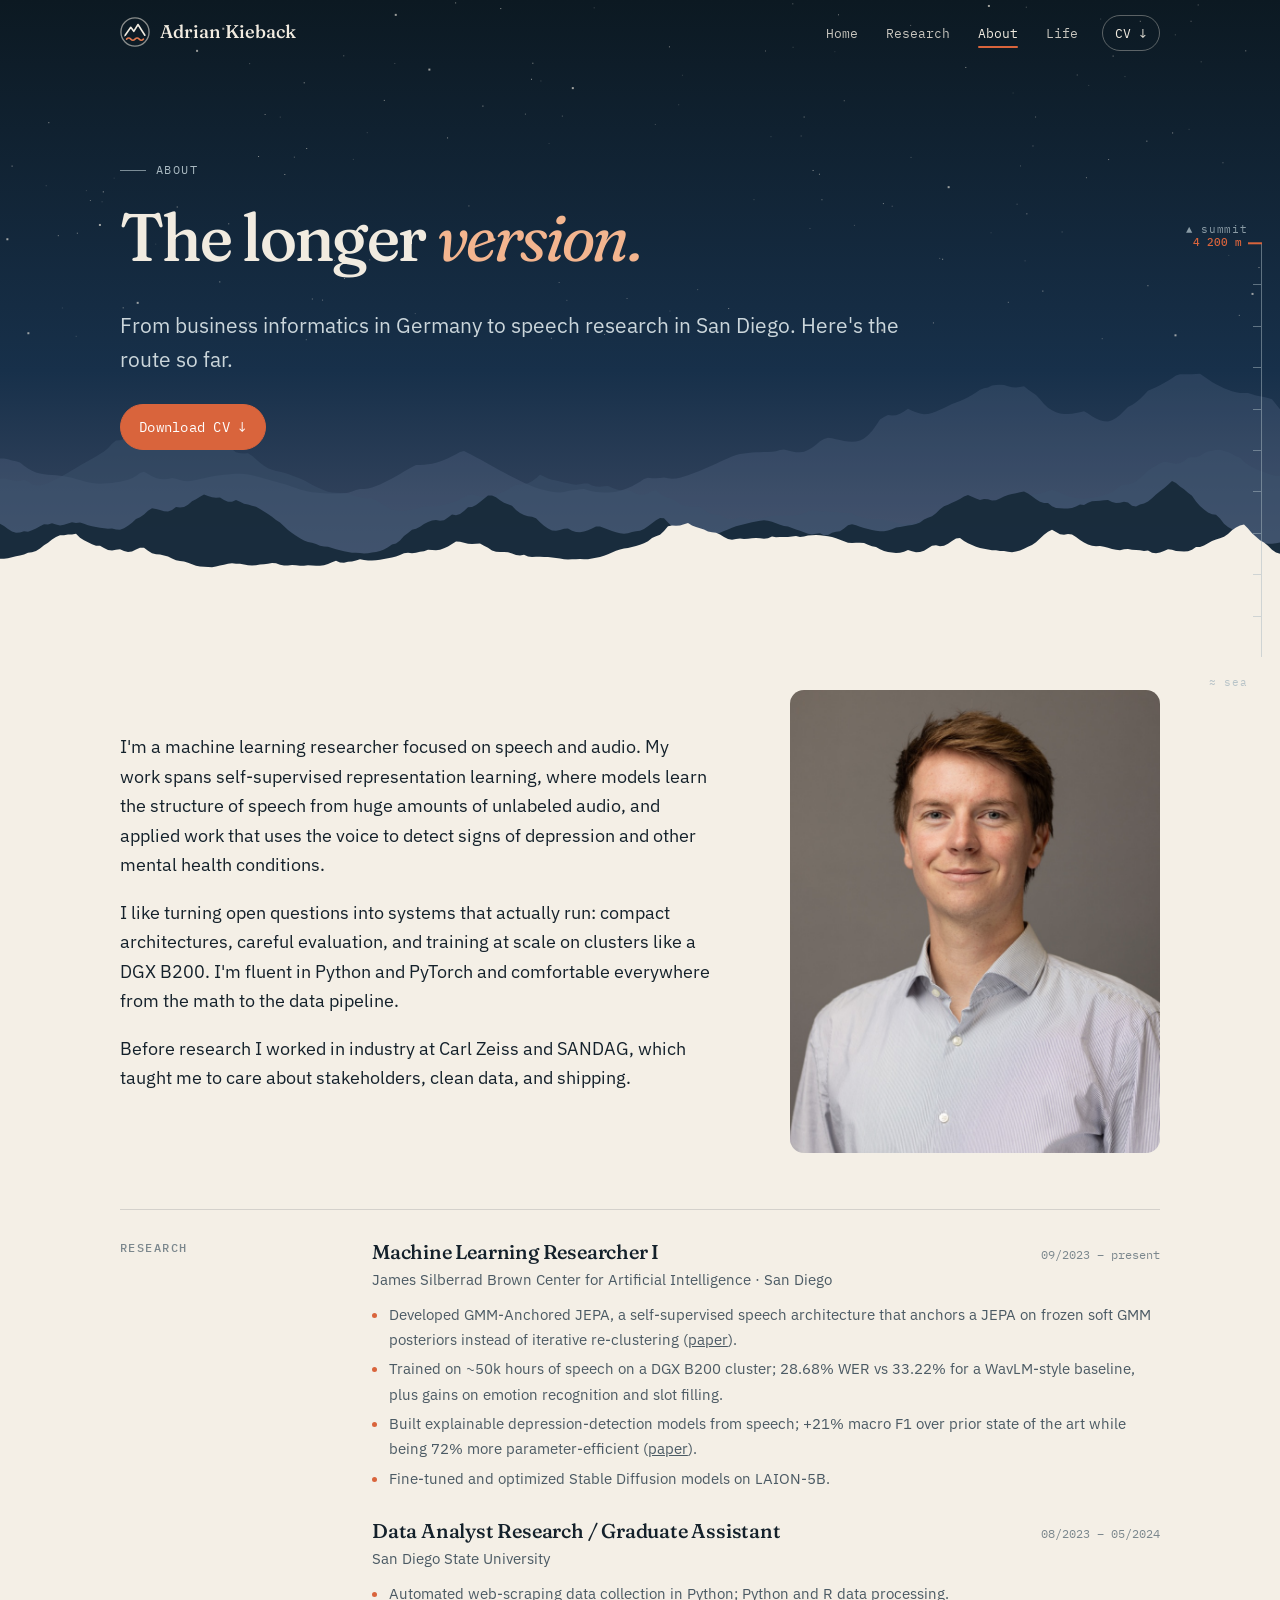
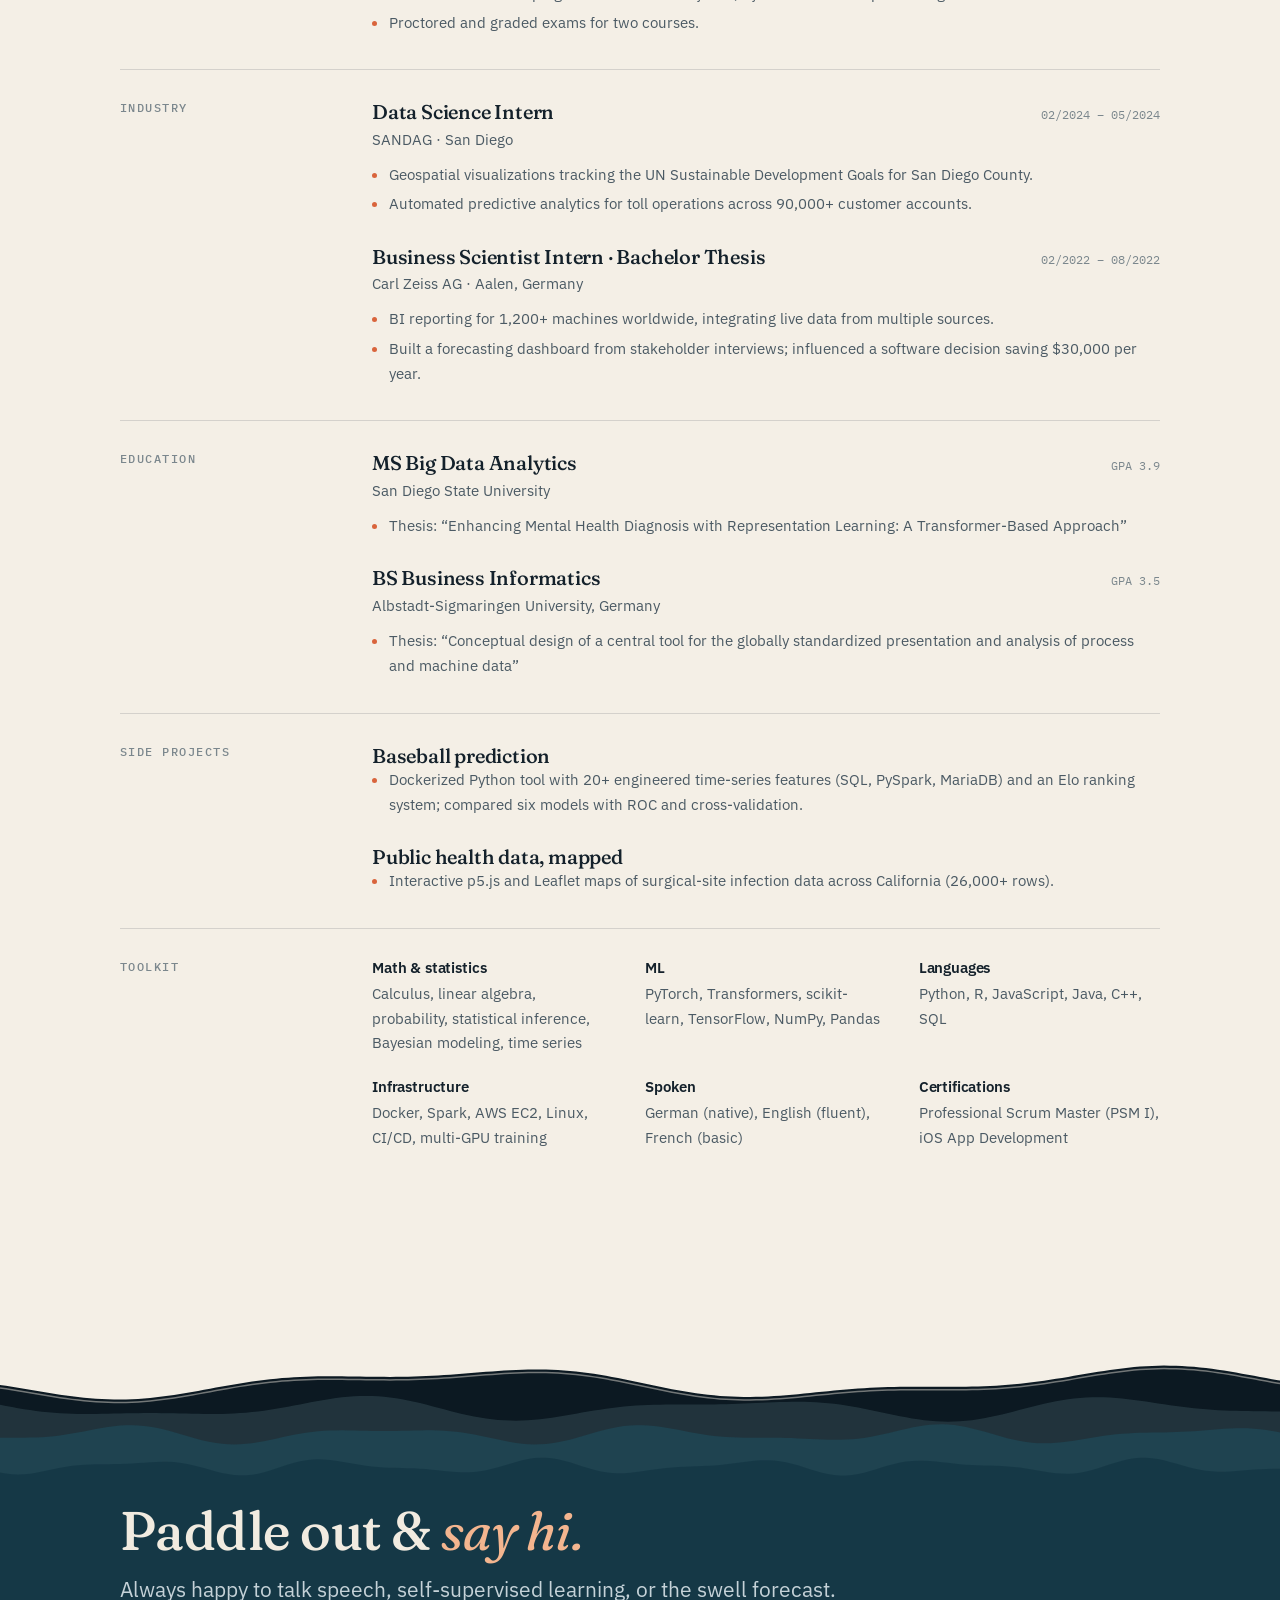
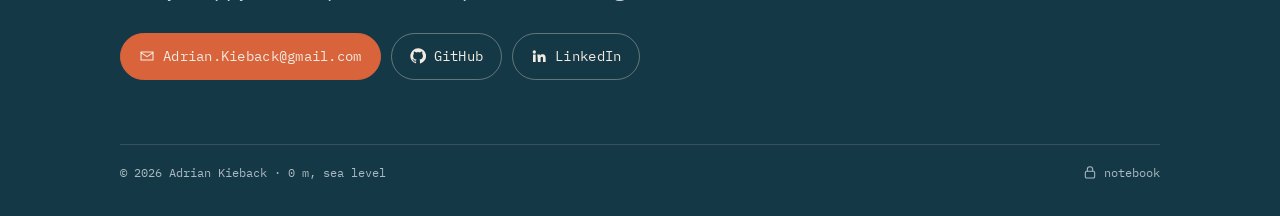
==== about.html @ 2a932191 "redesign first draft" ====
<!DOCTYPE html>
<html lang="en">
<head>
  <meta charset="utf-8">
  <meta name="viewport" content="width=device-width, initial-scale=1">
  <title>About · Adrian Kieback</title>
  <meta name="description" content="Experience, education and skills of Adrian Kieback, machine learning researcher in speech and audio.">
  <meta name="theme-color" content="#0c1922">
  <link rel="icon" href="icons/mark.svg" type="image/svg+xml">
  <link rel="alternate icon" href="icons/favicon.ico">
  <link rel="preconnect" href="https://fonts.googleapis.com">
  <link rel="preconnect" href="https://fonts.gstatic.com" crossorigin>
  <link rel="stylesheet" href="https://fonts.googleapis.com/css2?family=Fraunces:ital,opsz,wght,SOFT,WONK@0,9..144,300..700,0..100,0..1;1,9..144,300..700,0..100,0..1&family=IBM+Plex+Mono:wght@400;500&family=IBM+Plex+Sans:ital,wght@0,400;0,500;0,600;1,400&display=swap">
  <link rel="stylesheet" href="assets/css/site.css">
  <script>document.documentElement.classList.add("js")</script>
  <script defer src="assets/js/site.js"></script>
</head>
<body data-page="about">
<main id="main">
  <header class="page-head">
    <canvas aria-hidden="true"></canvas>
    <div class="wrap">
      <p class="eyebrow">About</p>
      <h1>The longer <em>version.</em></h1>
      <p class="lede">From business informatics in Germany to speech research in San Diego. Here's the route so far.</p>
      <div class="hero-actions" style="margin-top:26px">
        <a class="btn btn-glow" href="files/Adrian_Kieback_CV.pdf" target="_blank" rel="noopener">Download CV ↓</a>
      </div>
    </div>
  </header>

  <section class="section">
    <div class="wrap">

      <div class="intro-grid reveal" style="margin-bottom:56px">
        <div class="intro-text">
          <p>I'm a machine learning researcher focused on speech and audio. My work spans self-supervised representation learning, where models learn the structure of speech from huge amounts of unlabeled audio, and applied work that uses the voice to detect signs of depression and other mental health conditions.</p>
          <p>I like turning open questions into systems that actually run: compact architectures, careful evaluation, and training at scale on clusters like a DGX B200. I'm fluent in Python and PyTorch and comfortable everywhere from the math to the data pipeline.</p>
          <p>Before research I worked in industry at Carl Zeiss and SANDAG, which taught me to care about stakeholders, clean data, and shipping.</p>
        </div>
        <figure class="portrait" style="margin:0">
          <img src="images/portrait.jpg" alt="Portrait of Adrian Kieback" width="800" height="1200" loading="lazy">
        </figure>
      </div>

      <div class="cv-block reveal">
        <h3>Research</h3>
        <div>
          <div class="role">
            <div class="role-head"><h4>Machine Learning Researcher I</h4><span class="dates">09/2023 – present</span></div>
            <p class="org">James Silberrad Brown Center for Artificial Intelligence · San Diego</p>
            <ul>
              <li>Developed GMM-Anchored JEPA, a self-supervised speech architecture that anchors a JEPA on frozen soft GMM posteriors instead of iterative re-clustering (<a href="paper.html?id=gmm-anchored-jepa">paper</a>).</li>
              <li>Trained on ~50k hours of speech on a DGX B200 cluster; 28.68% WER vs 33.22% for a WavLM-style baseline, plus gains on emotion recognition and slot filling.</li>
              <li>Built explainable depression-detection models from speech; +21% macro F1 over prior state of the art while being 72% more parameter-efficient (<a href="paper.html?id=density-adaptive-attention">paper</a>).</li>
              <li>Fine-tuned and optimized Stable Diffusion models on LAION-5B.</li>
            </ul>
          </div>
          <div class="role">
            <div class="role-head"><h4>Data Analyst Research / Graduate Assistant</h4><span class="dates">08/2023 – 05/2024</span></div>
            <p class="org">San Diego State University</p>
            <ul>
              <li>Automated web-scraping data collection in Python; Python and R data processing.</li>
              <li>Proctored and graded exams for two courses.</li>
            </ul>
          </div>
        </div>
      </div>

      <div class="cv-block reveal">
        <h3>Industry</h3>
        <div>
          <div class="role">
            <div class="role-head"><h4>Data Science Intern</h4><span class="dates">02/2024 – 05/2024</span></div>
            <p class="org">SANDAG · San Diego</p>
            <ul>
              <li>Geospatial visualizations tracking the UN Sustainable Development Goals for San Diego County.</li>
              <li>Automated predictive analytics for toll operations across 90,000+ customer accounts.</li>
            </ul>
          </div>
          <div class="role">
            <div class="role-head"><h4>Business Scientist Intern · Bachelor Thesis</h4><span class="dates">02/2022 – 08/2022</span></div>
            <p class="org">Carl Zeiss AG · Aalen, Germany</p>
            <ul>
              <li>BI reporting for 1,200+ machines worldwide, integrating live data from multiple sources.</li>
              <li>Built a forecasting dashboard from stakeholder interviews; influenced a software decision saving $30,000 per year.</li>
            </ul>
          </div>
        </div>
      </div>

      <div class="cv-block reveal">
        <h3>Education</h3>
        <div>
          <div class="role">
            <div class="role-head"><h4>MS Big Data Analytics</h4><span class="dates">GPA 3.9</span></div>
            <p class="org">San Diego State University</p>
            <ul><li>Thesis: “Enhancing Mental Health Diagnosis with Representation Learning: A Transformer-Based Approach”</li></ul>
          </div>
          <div class="role">
            <div class="role-head"><h4>BS Business Informatics</h4><span class="dates">GPA 3.5</span></div>
            <p class="org">Albstadt-Sigmaringen University, Germany</p>
            <ul><li>Thesis: “Conceptual design of a central tool for the globally standardized presentation and analysis of process and machine data”</li></ul>
          </div>
        </div>
      </div>

      <div class="cv-block reveal">
        <h3>Side projects</h3>
        <div>
          <div class="role">
            <div class="role-head"><h4>Baseball prediction</h4></div>
            <ul>
              <li>Dockerized Python tool with 20+ engineered time-series features (SQL, PySpark, MariaDB) and an Elo ranking system; compared six models with ROC and cross-validation.</li>
            </ul>
          </div>
          <div class="role">
            <div class="role-head"><h4>Public health data, mapped</h4></div>
            <ul>
              <li>Interactive p5.js and Leaflet maps of surgical-site infection data across California (26,000+ rows).</li>
            </ul>
          </div>
        </div>
      </div>

      <div class="cv-block reveal">
        <h3>Toolkit</h3>
        <div class="skills">
          <div><h4>Math &amp; statistics</h4><p>Calculus, linear algebra, probability, statistical inference, Bayesian modeling, time series</p></div>
          <div><h4>ML</h4><p>PyTorch, Transformers, scikit-learn, TensorFlow, NumPy, Pandas</p></div>
          <div><h4>Languages</h4><p>Python, R, JavaScript, Java, C++, SQL</p></div>
          <div><h4>Infrastructure</h4><p>Docker, Spark, AWS EC2, Linux, CI/CD, multi-GPU training</p></div>
          <div><h4>Spoken</h4><p>German (native), English (fluent), French (basic)</p></div>
          <div><h4>Certifications</h4><p>Professional Scrum Master (PSM I), iOS App Development</p></div>
        </div>
      </div>

    </div>
  </section>
</main>
</body>
</html>
---- assets/css/site.css ----
/* ==========================================================================
   Adrian Kieback — site styles
   Palette: limestone paper, deep-sea ink, alpenglow accent, kelp + foam.
   ========================================================================== */

:root {
  --paper: #f4efe6;
  --paper-2: #ebe3d4;
  --card: #fbf8f2;
  --ink: #14212b;
  --ink-soft: #4b5a64;
  --ink-faint: #7b878d;
  --line: rgba(20, 33, 43, 0.14);
  --line-strong: rgba(20, 33, 43, 0.28);
  --sea: #1d5a6e;
  --foam: #8fc1c4;
  --glow: #d9643c;
  --glow-soft: rgba(217, 100, 60, 0.12);
  --kelp: #4f6b4a;
  --night: #0c1922;
  --night-2: #13263a;
  --on-night: #f1ebe0;
  --on-night-soft: #a9b9c1;
  --shadow: 0 1px 2px rgba(20, 33, 43, 0.06), 0 8px 24px -12px rgba(20, 33, 43, 0.18);

  --serif: "Fraunces", Georgia, "Times New Roman", serif;
  --sans: "IBM Plex Sans", system-ui, -apple-system, "Segoe UI", sans-serif;
  --mono: "IBM Plex Mono", ui-monospace, "SF Mono", Menlo, monospace;

  --max: 1120px;
  --gutter: clamp(16px, 4vw, 40px);
  --radius: 14px;
  --nav-h: 64px;
  color-scheme: light;
}

@media (prefers-color-scheme: dark) {
  :root:not([data-theme="light"]) {
    --paper: #0f1a22;
    --paper-2: #14222c;
    --card: #172832;
    --ink: #ece5d8;
    --ink-soft: #a7b4ba;
    --ink-faint: #75858d;
    --line: rgba(236, 229, 216, 0.12);
    --line-strong: rgba(236, 229, 216, 0.26);
    --sea: #86c0cc;
    --foam: #5f9ea6;
    --glow: #f0875f;
    --glow-soft: rgba(240, 135, 95, 0.14);
    --kelp: #9bb58f;
    --shadow: 0 1px 2px rgba(0, 0, 0, 0.3), 0 10px 30px -14px rgba(0, 0, 0, 0.6);
    color-scheme: dark;
  }
}
:root[data-theme="dark"] {
  --paper: #0f1a22;
  --paper-2: #14222c;
  --card: #172832;
  --ink: #ece5d8;
  --ink-soft: #a7b4ba;
  --ink-faint: #75858d;
  --line: rgba(236, 229, 216, 0.12);
  --line-strong: rgba(236, 229, 216, 0.26);
  --sea: #86c0cc;
  --foam: #5f9ea6;
  --glow: #f0875f;
  --glow-soft: rgba(240, 135, 95, 0.14);
  --kelp: #9bb58f;
  --shadow: 0 1px 2px rgba(0, 0, 0, 0.3), 0 10px 30px -14px rgba(0, 0, 0, 0.6);
  color-scheme: dark;
}

/* ---------- Base ---------- */
*, *::before, *::after { box-sizing: border-box; }
[hidden] { display: none !important; }
html { -webkit-text-size-adjust: 100%; scroll-behavior: smooth; scroll-padding-top: calc(var(--nav-h) + 16px); }
body {
  margin: 0;
  background: var(--paper);
  color: var(--ink);
  font-family: var(--sans);
  font-size: 17px;
  line-height: 1.65;
  overflow-x: hidden;
  -webkit-font-smoothing: antialiased;
}
img, svg, canvas, video, iframe { display: block; max-width: 100%; }
a { color: inherit; }
p { margin: 0 0 1em; }
h1, h2, h3, h4 {
  font-family: var(--serif);
  font-weight: 500;
  line-height: 1.15;
  margin: 0 0 0.5em;
  font-variation-settings: "SOFT" 50, "WONK" 0;
  letter-spacing: -0.01em;
  text-wrap: balance;
}
h1 { font-size: clamp(2.6rem, 7vw, 5.2rem); letter-spacing: -0.025em; }
h2 { font-size: clamp(1.9rem, 4vw, 2.8rem); }
h3 { font-size: 1.35rem; }
h2 em, .page-head h1 em { font-style: italic; font-weight: 400; color: var(--glow); }
.page-head h1 em { color: #f3b58f; }
::selection { background: var(--glow); color: #fff; }
:focus-visible { outline: 2px solid var(--glow); outline-offset: 3px; border-radius: 4px; }

.skip-link {
  position: absolute; left: 12px; top: -60px; z-index: 2000;
  background: var(--ink); color: var(--paper); padding: 8px 14px; border-radius: 8px;
  text-decoration: none; font-family: var(--mono); font-size: 0.85rem;
}
.skip-link:focus { top: 12px; }
.sr-only { position: absolute; width: 1px; height: 1px; padding: 0; margin: -1px; overflow: hidden; clip: rect(0 0 0 0); white-space: nowrap; border: 0; }

.wrap { width: 100%; max-width: var(--max); margin: 0 auto; padding: 0 var(--gutter); }
.wrap-narrow { max-width: 760px; }

.eyebrow {
  font-family: var(--mono);
  font-size: 0.76rem;
  letter-spacing: 0.12em;
  text-transform: uppercase;
  color: var(--ink-faint);
  display: flex; align-items: center; gap: 10px;
  margin: 0 0 18px;
}
.eyebrow::before { content: ""; width: 26px; height: 1px; background: currentColor; opacity: .7; }
.eyebrow .elev { color: var(--glow); }

.lede { font-size: clamp(1.1rem, 2vw, 1.3rem); color: var(--ink-soft); max-width: 62ch; }
.muted { color: var(--ink-soft); }
.mono { font-family: var(--mono); }

/* ---------- Buttons & links ---------- */
.btn {
  display: inline-flex; align-items: center; gap: 8px;
  font-family: var(--mono); font-size: 0.85rem; letter-spacing: 0.02em;
  padding: 11px 18px; border-radius: 999px;
  text-decoration: none; border: 1px solid var(--line-strong);
  color: var(--ink); background: transparent;
  transition: background .2s, color .2s, border-color .2s, transform .2s;
  cursor: pointer;
}
.btn:hover { border-color: var(--ink); transform: translateY(-1px); }
.btn-solid { background: var(--ink); color: var(--paper); border-color: var(--ink); }
.btn-solid:hover { background: var(--glow); border-color: var(--glow); color: #fff; }
.btn-ghost-light { color: var(--on-night); border-color: rgba(241, 235, 224, .35); }
.btn-ghost-light:hover { border-color: var(--on-night); }
.btn-glow { background: var(--glow); color: #fff; border-color: var(--glow); }
.btn-glow:hover { filter: brightness(1.08); }

.arrow-link {
  font-family: var(--mono); font-size: 0.85rem; text-decoration: none;
  color: var(--ink); display: inline-flex; gap: 8px; align-items: center;
  border-bottom: 1px solid var(--line-strong); padding-bottom: 2px;
}
.arrow-link span { transition: transform .2s; }
.arrow-link:hover { border-color: var(--glow); color: var(--glow); }
.arrow-link:hover span { transform: translateX(4px); }

.prose a { color: var(--sea); text-underline-offset: 3px; text-decoration-thickness: 1px; }
.prose a:hover { color: var(--glow); }

/* ---------- Navigation ---------- */
.site-nav {
  position: fixed; inset: 0 0 auto 0; z-index: 1000;
  height: var(--nav-h);
  transition: transform .35s ease, background .3s ease, box-shadow .3s ease, color .3s;
  color: var(--ink);
}
.site-nav.over-hero { color: var(--on-night); }
.site-nav.scrolled {
  background: color-mix(in srgb, var(--paper) 82%, transparent);
  -webkit-backdrop-filter: saturate(140%) blur(12px);
  backdrop-filter: saturate(140%) blur(12px);
  box-shadow: 0 1px 0 var(--line);
  color: var(--ink);
}
.site-nav.hidden { transform: translateY(-100%); }
.site-nav .wrap { height: 100%; display: flex; align-items: center; justify-content: space-between; gap: 20px; }

.brand { display: inline-flex; align-items: center; gap: 10px; text-decoration: none; font-family: var(--serif); font-size: 1.15rem; font-weight: 500; white-space: nowrap; }
.brand svg { width: 30px; height: 30px; flex: none; }

.nav-links { display: flex; align-items: center; gap: 4px; list-style: none; margin: 0; padding: 0; }
.nav-links a {
  font-family: var(--mono); font-size: 0.84rem; text-decoration: none;
  padding: 8px 12px; border-radius: 999px; opacity: .82;
  transition: opacity .2s, background .2s;
}
.nav-links a:hover { opacity: 1; background: color-mix(in srgb, currentColor 10%, transparent); }
.nav-links a[aria-current="page"] { opacity: 1; }
.nav-links a { position: relative; }
.nav-links a[aria-current="page"]::after {
  content: ""; position: absolute; left: 12px; right: 12px; bottom: 2px; height: 2px; border-radius: 2px; background: var(--glow);
  transform-origin: left; animation: grow .5s ease both;
}
@keyframes grow { from { transform: scaleX(0); } }
.nav-links .nav-cv { border: 1px solid color-mix(in srgb, currentColor 35%, transparent); margin-left: 8px; opacity: 1; }

.nav-toggle {
  display: none; background: none; border: 0; color: inherit; cursor: pointer;
  width: 44px; height: 44px; margin-right: -10px; padding: 10px;
}
.nav-toggle span { display: block; height: 2px; background: currentColor; margin: 6px 0; border-radius: 2px; transition: transform .3s, opacity .3s; }
.nav-open .nav-toggle span:nth-child(1) { transform: translateY(8px) rotate(45deg); }
.nav-open .nav-toggle span:nth-child(2) { opacity: 0; }
.nav-open .nav-toggle span:nth-child(3) { transform: translateY(-8px) rotate(-45deg); }

@media (max-width: 780px) {
  .nav-toggle { display: block; }
  .nav-links {
    position: fixed; inset: var(--nav-h) 0 auto 0;
    flex-direction: column; align-items: stretch; gap: 0;
    background: var(--paper); color: var(--ink);
    padding: 8px var(--gutter) 24px;
    border-bottom: 1px solid var(--line);
    box-shadow: 0 20px 40px -20px rgba(0,0,0,.35);
    transform: translateY(-12px); opacity: 0; pointer-events: none;
    transition: transform .25s ease, opacity .25s ease;
  }
  .nav-open .nav-links { transform: none; opacity: 1; pointer-events: auto; }
  .nav-open.site-nav { background: var(--paper); color: var(--ink); }
  .nav-links a { font-size: 1rem; padding: 14px 4px; border-radius: 0; border-bottom: 1px solid var(--line); }
  .nav-links a[aria-current="page"]::after { display: none; }
  .nav-links a[aria-current="page"] { color: var(--glow); }
  .nav-links .nav-cv { margin: 16px 0 0; border-radius: 999px; text-align: center; border: 1px solid var(--line-strong); }
}

/* ---------- Altimeter (desktop only) ---------- */
.altimeter {
  position: fixed; right: 18px; top: 50%; transform: translateY(-50%);
  z-index: 900; height: 46vh; width: 64px;
  display: none; pointer-events: none;
  font-family: var(--mono); font-size: 0.66rem; color: var(--ink-faint);
  transition: color .3s, opacity .3s;
}
.altimeter.on-dark { color: var(--on-night-soft); }
@media (min-width: 1240px) { .altimeter { display: block; } }
.altimeter .track {
  position: absolute; right: 0; top: 0; bottom: 0; width: 9px;
  background: repeating-linear-gradient(to bottom, currentColor 0 1px, transparent 1px 10%);
  opacity: .5;
  border-right: 1px solid currentColor;
}
.altimeter .marker { position: absolute; right: 0; top: 0; display: flex; align-items: center; gap: 6px; transform: translateY(-50%); white-space: nowrap; }
.altimeter .marker b { font-weight: 500; color: var(--glow); }
.altimeter .marker i { display: block; width: 14px; height: 2px; background: var(--glow); }
.altimeter .cap { position: absolute; right: 14px; white-space: nowrap; opacity: .8; letter-spacing: .08em; }
.altimeter .cap.top { top: -22px; }
.altimeter .cap.bottom { bottom: -34px; }

/* ---------- Hero ---------- */
.hero {
  position: relative; min-height: 100svh; min-height: 100vh;
  background: var(--night); color: var(--on-night);
  overflow: hidden; isolation: isolate;
  display: flex; align-items: flex-start;
}
@supports (height: 100svh) { .hero { min-height: 100svh; } }
.hero canvas { position: absolute; inset: 0; width: 100%; height: 100%; z-index: -1; }
.hero .wrap { padding-top: calc(var(--nav-h) + clamp(28px, 9vh, 110px)); position: relative; }
.hero h1 { color: var(--on-night); max-width: 12ch; margin-bottom: 18px; font-variation-settings: "SOFT" 100, "WONK" 1; }
.hero h1 em { font-style: italic; color: #f3b58f; font-weight: 400; }
.hero .hero-sub { font-size: clamp(1.05rem, 2vw, 1.3rem); color: #d4dde1; max-width: 46ch; margin-bottom: 26px; }
.hero .coords { font-family: var(--mono); font-size: 0.78rem; letter-spacing: .1em; color: var(--on-night-soft); margin-bottom: 26px; display: flex; flex-wrap: wrap; gap: 6px 18px; }
.hero .coords span::before { content: "◦ "; color: #f3b58f; }
.hero-actions { display: flex; flex-wrap: wrap; gap: 12px; }
.hero .scroll-cue {
  position: absolute; left: 50%; bottom: 22px; transform: translateX(-50%);
  font-family: var(--mono); font-size: .7rem; letter-spacing: .2em; text-transform: uppercase;
  color: var(--on-night-soft); text-decoration: none; display: flex; flex-direction: column; align-items: center; gap: 8px;
}
.hero .scroll-cue::after { content: ""; width: 1px; height: 34px; background: linear-gradient(var(--on-night-soft), transparent); animation: drip 2.4s ease-in-out infinite; }
@keyframes drip { 0% { transform: scaleY(0); transform-origin: top; } 50% { transform: scaleY(1); transform-origin: top; } 51% { transform-origin: bottom; } 100% { transform: scaleY(0); transform-origin: bottom; } }

.ticker { font-family: var(--mono); font-size: .8rem; color: var(--on-night-soft); margin-top: 30px; min-height: 1.6em; }
.ticker .label { color: #f3b58f; }
.ticker .word { border-right: 1px solid currentColor; padding-right: 2px; animation: caret 1s steps(1) infinite; }
@keyframes caret { 50% { border-color: transparent; } }

/* ---------- Page header (inner pages) ---------- */
.page-head {
  position: relative; background: var(--night); color: var(--on-night);
  padding: calc(var(--nav-h) + clamp(40px, 9vw, 96px)) 0 clamp(70px, 10vw, 120px);
  overflow: hidden; isolation: isolate;
}
.page-head canvas { position: absolute; inset: 0; width: 100%; height: 100%; z-index: -1; }
.page-head::after { content: ""; position: absolute; left: 0; right: 0; bottom: -1px; height: 3px; background: var(--paper); }
.page-head h1 { color: var(--on-night); font-size: clamp(2.4rem, 6vw, 4.2rem); max-width: 18ch; }
.page-head .lede { color: #cbd6db; }
.page-head .eyebrow { color: var(--on-night-soft); }

/* ---------- Sections ---------- */
.section { padding: clamp(64px, 10vw, 120px) 0; position: relative; }
.section + .section { padding-top: 0; }
.section-head { display: flex; justify-content: space-between; align-items: end; gap: 24px; flex-wrap: wrap; margin-bottom: clamp(28px, 4vw, 44px); }
.section-head h2 { margin: 0; }
.section-alt { background: var(--paper-2); }
.section.section-alt, .section-alt + .section { padding-top: clamp(64px, 10vw, 120px); }

.ridge-divider { display: block; width: 100%; height: 48px; color: var(--line-strong); }

/* intro split */
.intro-grid { display: grid; grid-template-columns: minmax(0, 1.6fr) minmax(0, 1fr); gap: clamp(32px, 6vw, 80px); align-items: center; }
.intro-grid .portrait { position: relative; max-width: 400px; justify-self: end; width: 100%; }
.portrait img { width: 100%; height: auto; aspect-ratio: 4 / 5; object-fit: cover; object-position: 50% 22%; border-radius: var(--radius); filter: saturate(.92); }
.portrait .tag {
  position: absolute; left: -14px; bottom: 26px; background: var(--card); color: var(--ink);
  font-family: var(--mono); font-size: .75rem; padding: 8px 12px; border-radius: 10px; box-shadow: var(--shadow);
  border: 1px solid var(--line);
}
.portrait .tag b { color: var(--glow); font-weight: 500; }
.intro-text p { font-size: 1.12rem; }
.facts { display: grid; grid-template-columns: repeat(3, 1fr); gap: 1px; background: var(--line); border: 1px solid var(--line); border-radius: var(--radius); overflow: hidden; margin-top: 30px; }
.facts div { background: var(--paper); padding: 16px 18px; }
.section-alt .facts div { background: var(--paper-2); }
.facts b { display: block; font-family: var(--serif); font-size: 1.7rem; font-weight: 500; line-height: 1.1; }
.facts span { display: block; font-family: var(--mono); font-size: .72rem; line-height: 1.45; margin-top: 6px; color: var(--ink-faint); letter-spacing: .04em; }
@media (max-width: 860px) {
  .intro-grid { grid-template-columns: 1fr; }
  .intro-grid .portrait { max-width: 300px; order: -1; justify-self: start; }
}
@media (max-width: 480px) { .facts { grid-template-columns: 1fr 1fr; } .facts div:last-child { grid-column: span 2; } }

/* ---------- Paper cards ---------- */
.paper-list { display: grid; gap: 18px; }
.paper-card {
  position: relative; display: grid; grid-template-columns: 150px 1fr auto; gap: 28px; align-items: start;
  padding: 26px 28px; border-radius: var(--radius); background: var(--card);
  border: 1px solid var(--line); text-decoration: none; color: inherit;
  transition: transform .25s ease, box-shadow .25s ease, border-color .25s;
  overflow: hidden;
}
.paper-card:hover { transform: translateY(-3px); box-shadow: var(--shadow); border-color: var(--line-strong); }
.paper-card .meta { font-family: var(--mono); font-size: .76rem; color: var(--ink-faint); line-height: 1.5; }
.paper-card .meta .year { display: block; font-family: var(--serif); font-size: 2rem; color: var(--ink); line-height: 1; margin-bottom: 8px; }
.paper-card h3 { margin-bottom: 8px; font-size: clamp(1.2rem, 2.2vw, 1.45rem); }
.paper-card .authors { font-size: .9rem; color: var(--ink-soft); margin-bottom: 10px; }
.paper-card .authors .me { color: var(--ink); font-weight: 600; }
.paper-card .tldr { margin: 0; color: var(--ink-soft); font-size: .98rem; }
.paper-card .go {
  width: 44px; height: 44px; border-radius: 50%; border: 1px solid var(--line-strong);
  display: grid; place-items: center; font-family: var(--mono); transition: background .25s, color .25s, transform .25s, border-color .25s;
}
.paper-card:hover .go { background: var(--glow); border-color: var(--glow); color: #fff; transform: rotate(-45deg); }
.paper-card .wave-bg { position: absolute; right: 0; bottom: 0; width: 55%; height: 60px; color: var(--glow); opacity: .1; pointer-events: none; }
@media (max-width: 720px) {
  .paper-card { grid-template-columns: 1fr; gap: 12px; padding: 22px 20px; }
  .paper-card .meta .year { display: inline; font-size: 1.1rem; margin-right: 8px; }
  .paper-card .go { display: none; }
}

.chip {
  display: inline-block; font-family: var(--mono); font-size: .7rem; letter-spacing: .04em;
  padding: 3px 9px; border-radius: 999px; border: 1px solid var(--line-strong); color: var(--ink-soft);
  margin: 0 6px 6px 0; white-space: nowrap;
}
.chip.hot { border-color: var(--glow); color: var(--glow); background: var(--glow-soft); }

/* ---------- Now / projects ---------- */
.now-grid { display: grid; grid-template-columns: repeat(2, 1fr); gap: 18px; }
.now-card { padding: 26px; border-radius: var(--radius); border: 1px dashed var(--line-strong); background: transparent; }
.now-card .status { font-family: var(--mono); font-size: .72rem; color: var(--kelp); display: flex; align-items: center; gap: 8px; margin-bottom: 12px; }
.now-card .status::before { content: ""; width: 8px; height: 8px; border-radius: 50%; background: var(--kelp); box-shadow: 0 0 0 0 var(--kelp); animation: pulse 2.4s infinite; }
@keyframes pulse { 0% { box-shadow: 0 0 0 0 color-mix(in srgb, var(--kelp) 60%, transparent); } 70%, 100% { box-shadow: 0 0 0 9px transparent; } }
.now-card h3 { font-size: 1.2rem; }
.now-card p { color: var(--ink-soft); font-size: .96rem; margin: 0; }
.now-card .with { font-family: var(--mono); font-size: .75rem; color: var(--ink-faint); margin-top: 12px; }
@media (max-width: 760px) { .now-grid { grid-template-columns: 1fr; } }

/* ---------- Field log (timeline) ---------- */
.log { list-style: none; margin: 0; padding: 0; border-top: 1px solid var(--line); }
.log li { display: grid; grid-template-columns: 120px 1fr auto; gap: 24px; padding: 18px 0; border-bottom: 1px solid var(--line); align-items: baseline; }
.log .when { font-family: var(--mono); font-size: .8rem; color: var(--ink-faint); }
.log .what { font-family: var(--serif); font-size: 1.18rem; }
.log .what small { display: block; font-family: var(--sans); font-size: .92rem; color: var(--ink-soft); margin-top: 2px; }
.log .where { font-family: var(--mono); font-size: .75rem; color: var(--ink-faint); text-align: right; }
.log a { text-decoration: none; }
.log a:hover .what { color: var(--glow); }
@media (max-width: 640px) {
  .log li { grid-template-columns: 1fr; gap: 2px; }
  .log .where { text-align: left; }
}

/* ---------- Life teaser / chapters ---------- */
.life-teaser { display: grid; grid-template-columns: 1fr 1fr; gap: 18px; }
.chapter {
  position: relative; border-radius: var(--radius); overflow: hidden; min-height: 320px;
  color: var(--on-night); text-decoration: none; display: flex; flex-direction: column; justify-content: flex-end;
  padding: 26px; isolation: isolate; background: var(--night);
}
.chapter svg.scene { position: absolute; inset: 0; width: 100%; height: 100%; z-index: -1; transition: transform .8s ease; }
.chapter:hover svg.scene { transform: scale(1.04); }
.chapter img.scene { position: absolute; inset: 0; width: 100%; height: 100%; object-fit: cover; z-index: -1; transition: transform .8s ease; }
.chapter:hover img.scene { transform: scale(1.04); }
.chapter::after { content: ""; position: absolute; inset: 0; z-index: -1; background: linear-gradient(transparent 40%, rgba(8, 18, 26, .75)); }
.chapter h3 { font-size: 1.8rem; margin: 0 0 4px; color: var(--on-night); }
.chapter p { margin: 0; color: #d0dade; font-size: .95rem; max-width: 40ch; }
.chapter .k { font-family: var(--mono); font-size: .72rem; letter-spacing: .12em; text-transform: uppercase; color: #f3b58f; margin-bottom: 8px; }
@media (max-width: 720px) { .life-teaser { grid-template-columns: 1fr; } .chapter { min-height: 260px; } }

/* ---------- Life gallery ---------- */
.gallery { columns: 3 260px; column-gap: 18px; }
.moment { break-inside: avoid; margin: 0 0 18px; border-radius: var(--radius); overflow: hidden; background: var(--card); border: 1px solid var(--line); }
.moment img { width: 100%; height: auto; }
.moment figcaption { padding: 14px 16px 16px; }
.moment .m-title { font-family: var(--serif); font-size: 1.1rem; margin: 0 0 2px; }
.moment .m-meta { font-family: var(--mono); font-size: .72rem; color: var(--ink-faint); }
.moment .m-text { font-size: .93rem; color: var(--ink-soft); margin: 8px 0 0; }
.filters { display: flex; flex-wrap: wrap; gap: 8px; margin-bottom: 26px; }
.filters button { font: inherit; font-family: var(--mono); font-size: .8rem; padding: 7px 14px; border-radius: 999px; border: 1px solid var(--line-strong); background: transparent; color: var(--ink-soft); cursor: pointer; }
.filters button[aria-pressed="true"] { background: var(--ink); color: var(--paper); border-color: var(--ink); }
.empty-note { border: 1px dashed var(--line-strong); border-radius: var(--radius); padding: 28px; color: var(--ink-soft); text-align: center; font-family: var(--mono); font-size: .85rem; }

/* ---------- Paper detail ---------- */
.paper-head .venue { display: flex; flex-wrap: wrap; gap: 8px; margin-bottom: 18px; }
.paper-head .venue .chip { color: var(--on-night-soft); border-color: rgba(241,235,224,.3); }
.paper-head .venue .chip.hot { color: #f3b58f; border-color: #f3b58f; background: rgba(243,181,143,.1); }
.paper-head h1 { font-size: clamp(1.9rem, 4.4vw, 3.2rem); max-width: 26ch; }
.paper-head .authors { color: #cbd6db; max-width: 70ch; font-size: 1rem; }
.paper-head .authors .me { color: #fff; font-weight: 600; text-decoration: underline; text-decoration-color: #f3b58f; text-underline-offset: 4px; }
.paper-head .eq { font-family: var(--mono); font-size: .75rem; color: var(--on-night-soft); }
.paper-actions { display: flex; flex-wrap: wrap; gap: 10px; margin-top: 26px; }

.paper-body { display: grid; grid-template-columns: minmax(0, 1fr) 280px; gap: clamp(32px, 6vw, 72px); align-items: start; }
.paper-body aside { min-width: 0; position: sticky; top: calc(var(--nav-h) + 20px); }
@media (max-width: 900px) { .paper-body { grid-template-columns: minmax(0, 1fr); } .paper-body aside { position: static; } }

.tldr-box {
  font-family: var(--serif); font-size: clamp(1.25rem, 2.4vw, 1.6rem); line-height: 1.4;
  border-left: 3px solid var(--glow); padding: 4px 0 4px 22px; margin: 0 0 40px; font-variation-settings: "SOFT" 100;
}
.prose h2 { font-size: clamp(1.5rem, 3vw, 1.9rem); margin-top: 1.8em; }
.prose h2:first-child { margin-top: 0; }
.prose ul { padding-left: 1.2em; }
.prose li { margin-bottom: .5em; }
.prose li::marker { color: var(--glow); }
.prose blockquote { margin: 1.5em 0; padding: 4px 0 4px 20px; border-left: 2px solid var(--line-strong); color: var(--ink-soft); font-style: italic; }

.results { display: grid; grid-template-columns: repeat(auto-fit, minmax(200px, 1fr)); gap: 14px; margin: 24px 0 8px; }
.result { padding: 18px; border-radius: 12px; border: 1px solid var(--line); background: var(--card); }
.result .r-label { font-family: var(--mono); font-size: .72rem; color: var(--ink-faint); text-transform: uppercase; letter-spacing: .08em; }
.result .r-val { font-family: var(--serif); font-size: 2rem; line-height: 1.2; margin: 6px 0 4px; }
.result .r-base { font-size: .85rem; color: var(--ink-soft); }
.result .bar { height: 6px; border-radius: 3px; background: var(--line); margin-top: 12px; position: relative; overflow: hidden; }
.result .bar i { position: absolute; inset: 0 auto 0 0; background: var(--glow); border-radius: 3px; }
.result .bar u { position: absolute; top: -3px; bottom: -3px; width: 2px; background: var(--ink-soft); }

.side-card { border: 1px solid var(--line); border-radius: var(--radius); padding: 20px; background: var(--card); margin-bottom: 16px; }
.side-card h4 { font-family: var(--mono); font-size: .72rem; letter-spacing: .1em; text-transform: uppercase; color: var(--ink-faint); font-weight: 500; margin: 0 0 12px; }
.side-card ul { list-style: none; padding: 0; margin: 0; }
.side-card li + li { margin-top: 8px; }
.side-card a { font-size: .93rem; text-decoration: none; display: flex; justify-content: space-between; gap: 10px; }
.side-card a:hover { color: var(--glow); }
.side-card a::after { content: "↗"; font-family: var(--mono); color: var(--ink-faint); }

.bibtex { position: relative; }
.bibtex pre { font-family: var(--mono); font-size: .72rem; line-height: 1.5; background: var(--paper-2); padding: 14px; border-radius: 10px; overflow-x: auto; margin: 0; white-space: pre; }
.bibtex button { position: absolute; top: 16px; right: 18px; font-family: var(--mono); font-size: .7rem; border: 1px solid var(--line-strong); background: var(--card); color: var(--ink); border-radius: 6px; padding: 4px 8px; cursor: pointer; }

.video { position: relative; aspect-ratio: 16 / 9; border-radius: var(--radius); overflow: hidden; background: #000; margin: 24px 0; }
.video iframe { position: absolute; inset: 0; width: 100%; height: 100%; border: 0; }

.photo-strip { display: grid; grid-template-columns: repeat(auto-fill, minmax(220px, 1fr)); gap: 12px; margin: 24px 0; }
.photo-strip figure { margin: 0; }
.photo-strip img { width: 100%; aspect-ratio: 4 / 3; object-fit: cover; border-radius: 10px; }
.photo-strip figcaption { font-family: var(--mono); font-size: .72rem; color: var(--ink-faint); margin-top: 6px; }

.pager { display: grid; grid-template-columns: 1fr 1fr; gap: 18px; margin-top: 64px; padding-top: 28px; border-top: 1px solid var(--line); }
.pager a { text-decoration: none; display: block; }
.pager .dir, .pager .t { display: block; }
.pager .dir { font-family: var(--mono); font-size: .72rem; color: var(--ink-faint); }
.pager .t { font-family: var(--serif); font-size: 1.15rem; }
.pager a:hover .t { color: var(--glow); }
.pager .next { text-align: right; }

/* ---------- About ---------- */
.cv-block { display: grid; grid-template-columns: 220px 1fr; gap: 32px; padding: 30px 0; border-top: 1px solid var(--line); }
.cv-block > h3 { font-family: var(--mono); font-size: .78rem; letter-spacing: .12em; text-transform: uppercase; color: var(--ink-faint); font-weight: 500; }
.role { margin-bottom: 28px; }
.role:last-child { margin-bottom: 0; }
.role-head { display: flex; justify-content: space-between; gap: 16px; flex-wrap: wrap; align-items: baseline; }
.role h4 { font-size: 1.25rem; margin: 0; }
.role .dates { font-family: var(--mono); font-size: .78rem; color: var(--ink-faint); }
.role .org { color: var(--ink-soft); margin: 2px 0 10px; font-size: .95rem; }
.role ul { margin: 0; padding-left: 1.1em; color: var(--ink-soft); font-size: .96rem; }
.role li { margin-bottom: 4px; }
.role li::marker { color: var(--glow); }
.skills { display: grid; grid-template-columns: repeat(auto-fit, minmax(230px, 1fr)); gap: 22px 32px; }
.skills h4 { font-family: var(--sans); font-size: .95rem; font-weight: 600; margin-bottom: 6px; }
.skills p { color: var(--ink-soft); font-size: .93rem; margin: 0; }
@media (max-width: 720px) { .cv-block { grid-template-columns: 1fr; gap: 14px; } }

/* ---------- Notebook ---------- */
.lock {
  max-width: 440px; margin: 0 auto; text-align: center; padding: 40px 0 20px;
}
.lock svg { width: 64px; height: 64px; margin: 0 auto 18px; color: var(--glow); }
.lock form { display: flex; gap: 10px; margin-top: 24px; }
.lock input {
  flex: 1; min-width: 0; font: inherit; font-family: var(--mono); font-size: .95rem; padding: 12px 16px; border-radius: 999px;
  border: 1px solid var(--line-strong); background: var(--card); color: var(--ink);
}
.lock input:focus { outline: none; border-color: var(--glow); box-shadow: 0 0 0 3px var(--glow-soft); }
.lock .err { color: var(--glow); font-family: var(--mono); font-size: .8rem; min-height: 1.4em; margin-top: 12px; }
.shake { animation: shake .4s; }
@keyframes shake { 20%, 60% { transform: translateX(-6px); } 40%, 80% { transform: translateX(6px); } }

.nb { display: grid; grid-template-columns: 260px minmax(0, 1fr); gap: clamp(28px, 5vw, 56px); align-items: start; }
.nb-side { position: sticky; top: calc(var(--nav-h) + 20px); max-height: calc(100vh - var(--nav-h) - 40px); overflow: auto; }
.nb-side input[type="search"] { width: 100%; font: inherit; font-family: var(--mono); font-size: .85rem; padding: 9px 12px; border-radius: 10px; border: 1px solid var(--line-strong); background: var(--card); color: var(--ink); margin-bottom: 14px; }
.nb-list { list-style: none; margin: 0; padding: 0; }
.nb-list button { all: unset; box-sizing: border-box; display: block; width: 100%; padding: 10px 12px; border-radius: 10px; cursor: pointer; }
.nb-list button:hover { background: var(--paper-2); }
.nb-list button[aria-current="true"] { background: var(--glow-soft); }
.nb-list .t { display: block; font-family: var(--serif); font-size: 1rem; line-height: 1.3; }
.nb-list .d { font-family: var(--mono); font-size: .7rem; color: var(--ink-faint); }
.nb-tags { margin: 8px 0 26px; }
.nb-article { min-width: 0; }
.nb-article h1 { font-size: clamp(2rem, 4vw, 2.8rem); }
.nb-article pre { background: var(--paper-2); padding: 16px; border-radius: 10px; overflow-x: auto; font-size: .85rem; }
.nb-article code { font-family: var(--mono); font-size: .88em; }
.nb-article :not(pre) > code { background: var(--paper-2); padding: 1px 6px; border-radius: 5px; }
.nb-article img { border-radius: 10px; margin: 1em 0; }
.nb-article table { border-collapse: collapse; width: 100%; font-size: .93rem; margin: 1em 0; display: block; overflow-x: auto; }
.nb-article th, .nb-article td { border-bottom: 1px solid var(--line); padding: 8px 10px; text-align: left; }
.nb-article .katex-display { overflow-x: auto; overflow-y: hidden; padding: 4px 0; }
@media (max-width: 860px) { .nb { grid-template-columns: 1fr; } .nb-side { position: static; max-height: none; } }

/* ---------- Footer ---------- */
.site-footer { position: relative; background: var(--night); color: var(--on-night); overflow: hidden; isolation: isolate; }
.site-footer canvas { position: absolute; inset: 0; width: 100%; height: 100%; z-index: -1; }
.site-footer .wrap { padding-top: clamp(130px, 18vw, 200px); padding-bottom: 34px; }
.site-footer h2 { color: var(--on-night); font-size: clamp(2rem, 5vw, 3.4rem); margin-bottom: 10px; }
.site-footer h2 em { color: #f3b58f; font-weight: 400; }
.site-footer .lede { color: #c5d2d8; margin-bottom: 26px; }
.foot-links { display: flex; flex-wrap: wrap; gap: 10px; }
.foot-links a { color: var(--on-night); }
.foot-bottom { display: flex; justify-content: space-between; gap: 16px; flex-wrap: wrap; margin-top: 64px; padding-top: 18px; border-top: 1px solid rgba(241, 235, 224, .14); font-family: var(--mono); font-size: .74rem; color: var(--on-night-soft); }
.foot-bottom a { color: var(--on-night-soft); text-decoration: none; display: inline-flex; align-items: center; gap: 6px; }
.foot-bottom a:hover { color: #f3b58f; }
.icon { width: 16px; height: 16px; flex: none; }

/* ---------- Reveal on scroll ---------- */
.js .reveal { opacity: 0; transform: translateY(18px); transition: opacity .8s ease, transform .8s ease; }
.js .reveal.in { opacity: 1; transform: none; }

@media (prefers-reduced-motion: reduce) {
  html { scroll-behavior: auto; }
  *, *::before, *::after { animation-duration: .001ms !important; animation-iteration-count: 1 !important; transition-duration: .001ms !important; }
  .js .reveal { opacity: 1; transform: none; }
}
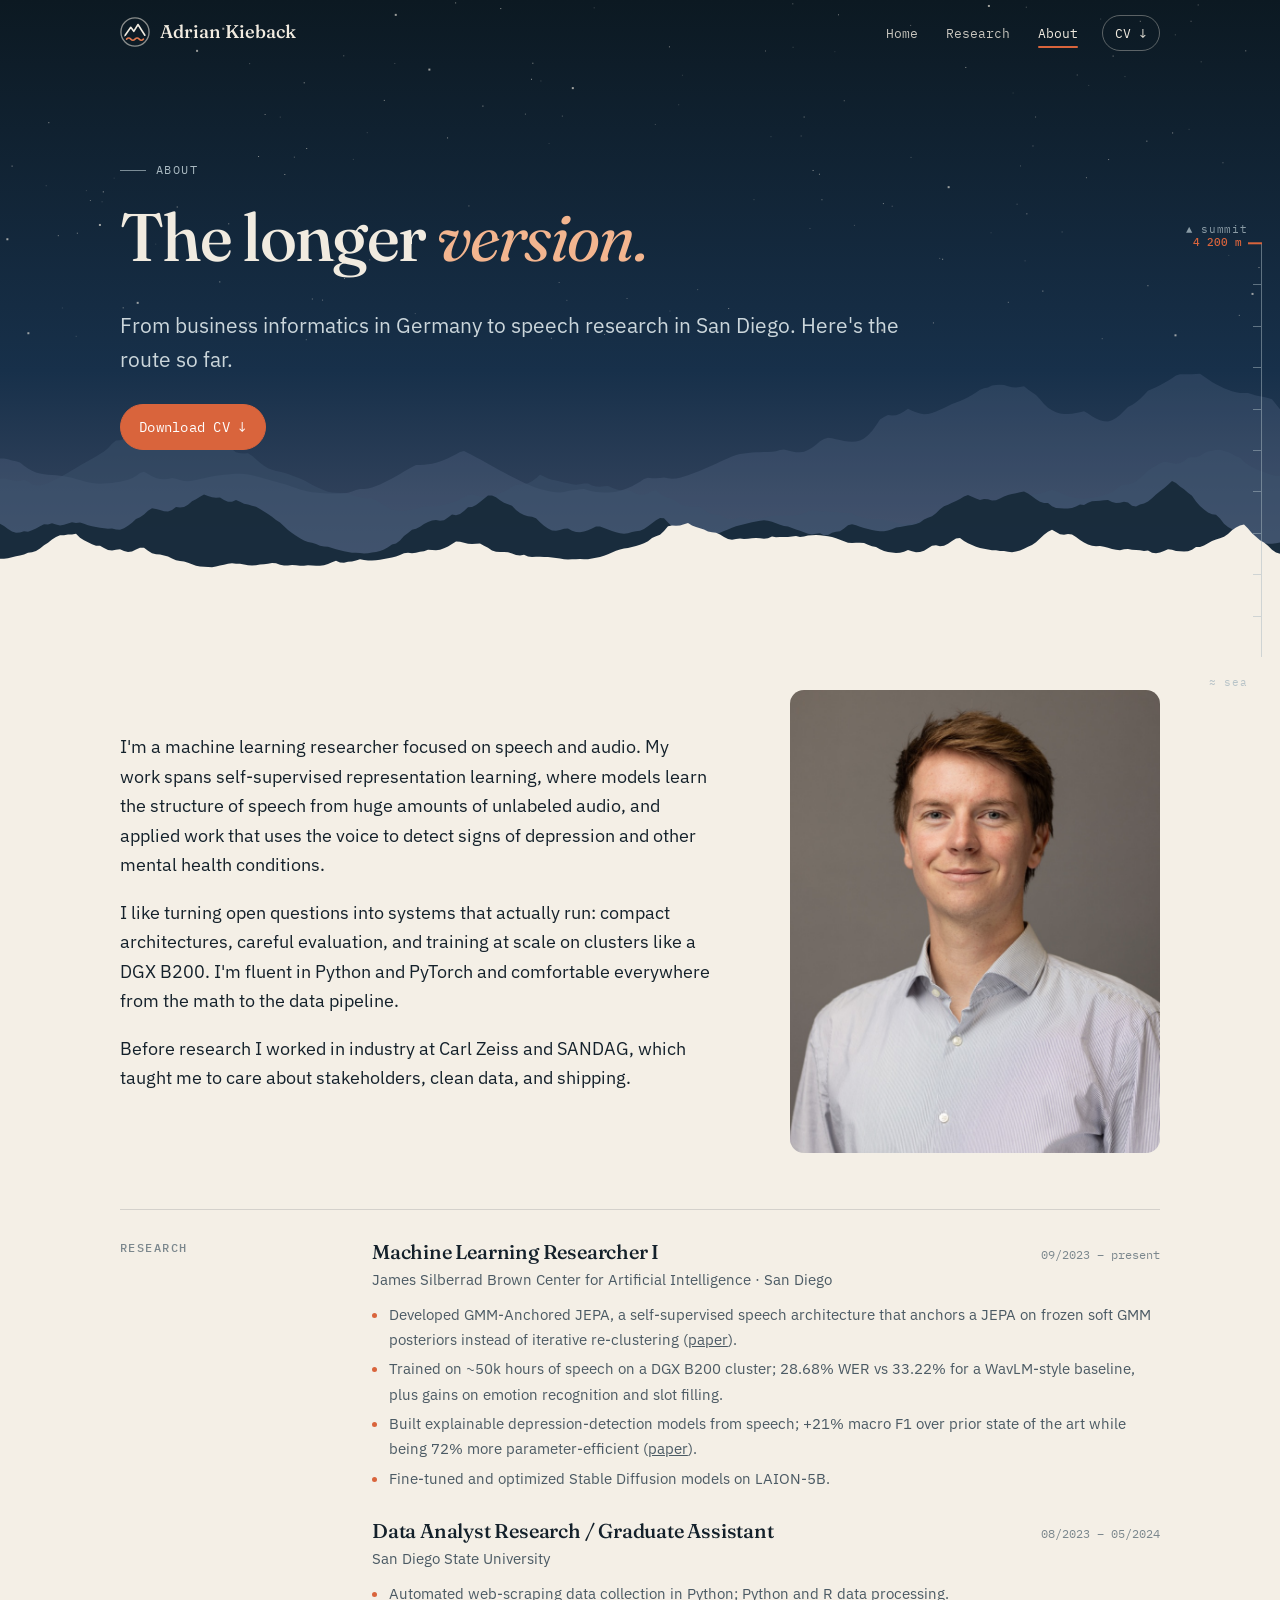
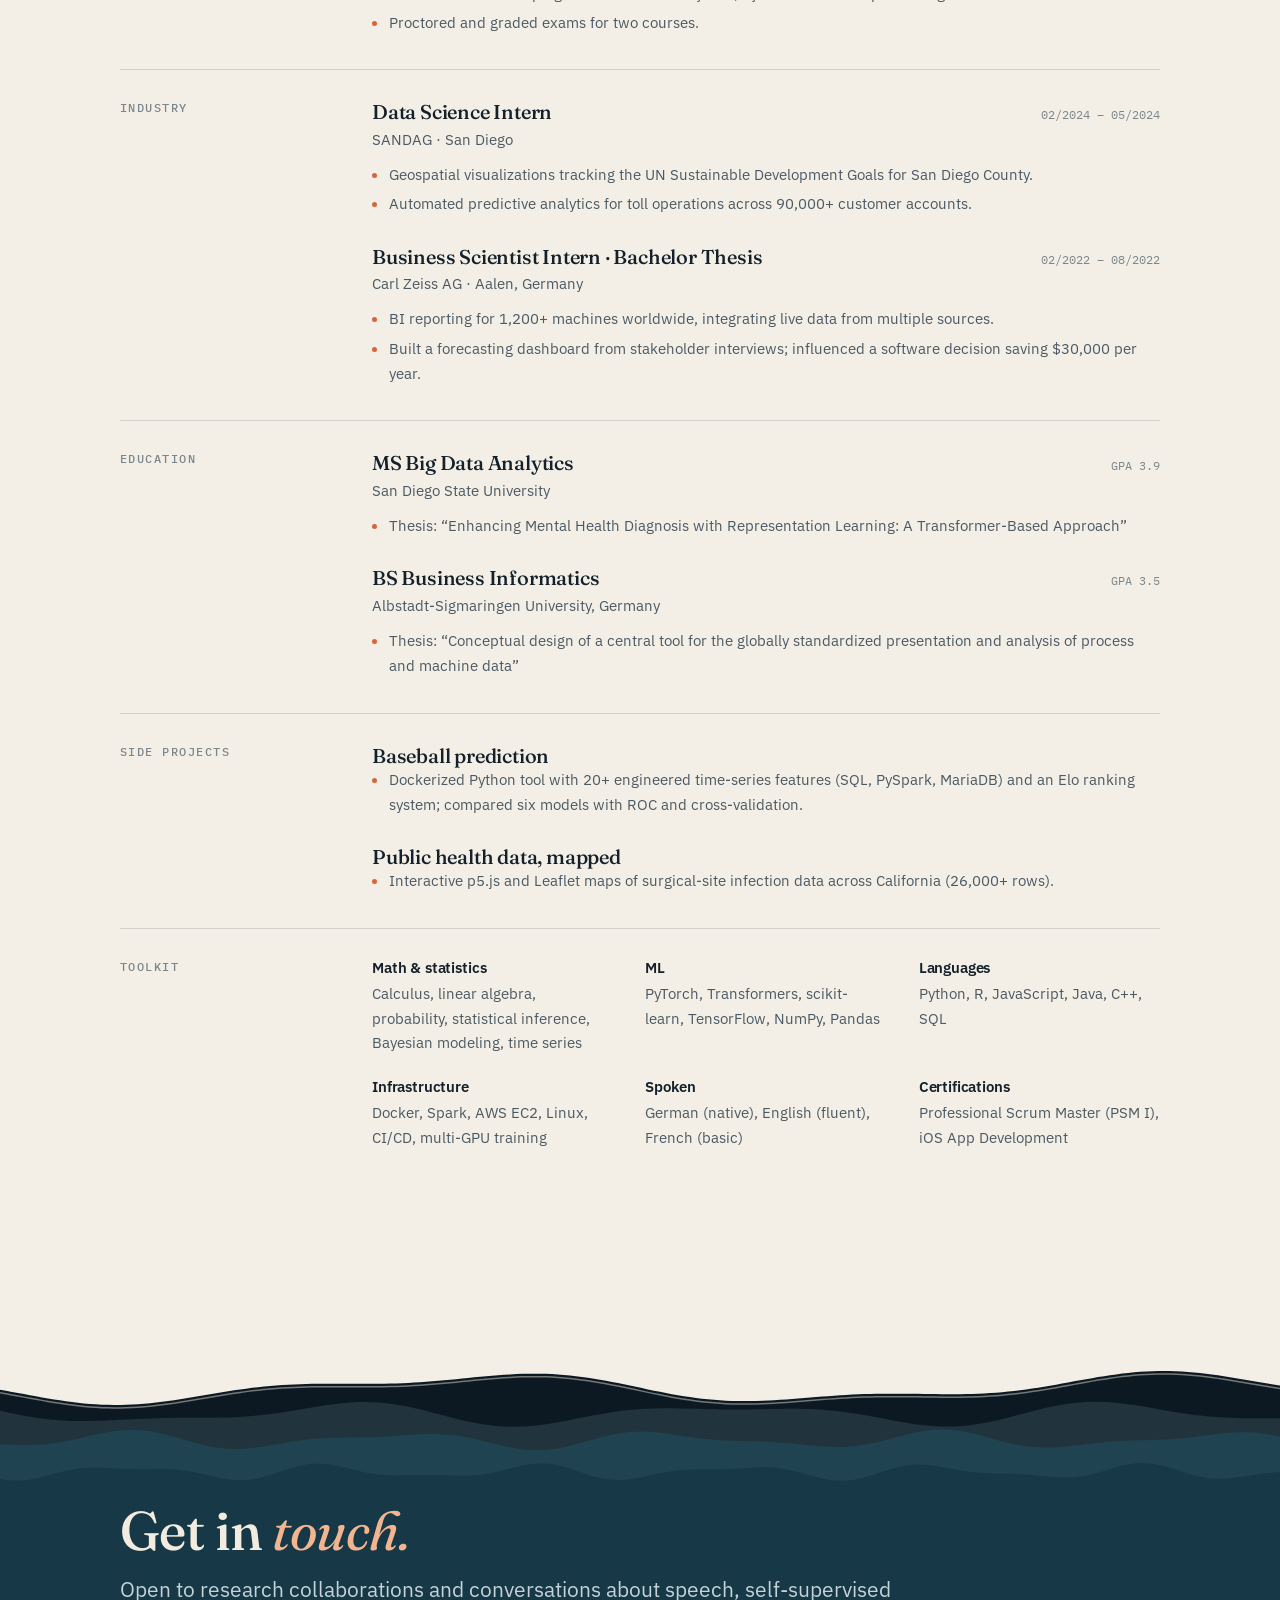
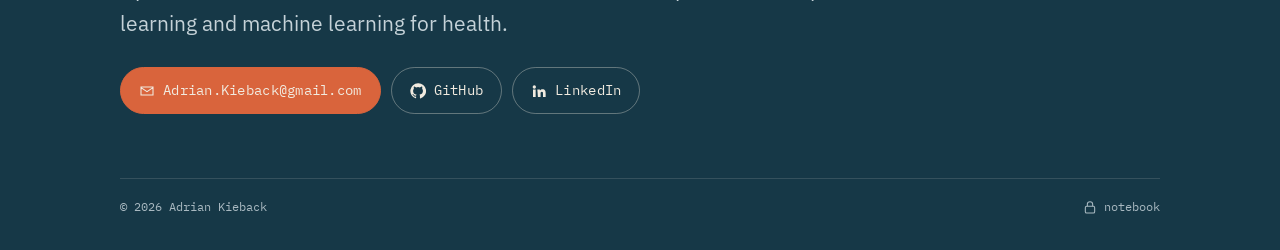
==== commit 327d7ebc: "Redesign: voice-driven hero, Yosemite print, professional tone, perf - Hero waveform is driven by a " ====
--- a/about.html
+++ b/about.html
@@ -10,7 +10,7 @@
   <link rel="alternate icon" href="icons/favicon.ico">
   <link rel="preconnect" href="https://fonts.googleapis.com">
   <link rel="preconnect" href="https://fonts.gstatic.com" crossorigin>
-  <link rel="stylesheet" href="https://fonts.googleapis.com/css2?family=Fraunces:ital,opsz,wght,SOFT,WONK@0,9..144,300..700,0..100,0..1;1,9..144,300..700,0..100,0..1&family=IBM+Plex+Mono:wght@400;500&family=IBM+Plex+Sans:ital,wght@0,400;0,500;0,600;1,400&display=swap">
+  <link rel="stylesheet" href="https://fonts.googleapis.com/css2?family=Fraunces:ital,opsz,wght@0,9..144,400..600;1,9..144,400..600&family=IBM+Plex+Mono:wght@400;500&family=IBM+Plex+Sans:ital,wght@0,400;0,500;0,600;1,400&display=swap">
   <link rel="stylesheet" href="assets/css/site.css">
   <script>document.documentElement.classList.add("js")</script>
   <script defer src="assets/js/site.js"></script>
--- a/assets/css/site.css
+++ b/assets/css/site.css
@@ -93,7 +93,6 @@
   font-weight: 500;
   line-height: 1.15;
   margin: 0 0 0.5em;
-  font-variation-settings: "SOFT" 50, "WONK" 0;
   letter-spacing: -0.01em;
   text-wrap: balance;
 }
@@ -171,9 +170,7 @@
 }
 .site-nav.over-hero { color: var(--on-night); }
 .site-nav.scrolled {
-  background: color-mix(in srgb, var(--paper) 82%, transparent);
-  -webkit-backdrop-filter: saturate(140%) blur(12px);
-  backdrop-filter: saturate(140%) blur(12px);
+  background: color-mix(in srgb, var(--paper) 96%, transparent);
   box-shadow: 0 1px 0 var(--line);
   color: var(--ink);
 }
@@ -244,7 +241,7 @@
   opacity: .5;
   border-right: 1px solid currentColor;
 }
-.altimeter .marker { position: absolute; right: 0; top: 0; display: flex; align-items: center; gap: 6px; transform: translateY(-50%); white-space: nowrap; }
+.altimeter .marker { position: absolute; right: 0; top: 0; display: flex; align-items: center; gap: 6px; transform: translateY(-50%); white-space: nowrap; will-change: transform; }
 .altimeter .marker b { font-weight: 500; color: var(--glow); }
 .altimeter .marker i { display: block; width: 14px; height: 2px; background: var(--glow); }
 .altimeter .cap { position: absolute; right: 14px; white-space: nowrap; opacity: .8; letter-spacing: .08em; }
@@ -260,8 +257,9 @@
 }
 @supports (height: 100svh) { .hero { min-height: 100svh; } }
 .hero canvas { position: absolute; inset: 0; width: 100%; height: 100%; z-index: -1; }
+.hero canvas.hero-fx { inset: auto 0 0 0; height: auto; }
 .hero .wrap { padding-top: calc(var(--nav-h) + clamp(28px, 9vh, 110px)); position: relative; }
-.hero h1 { color: var(--on-night); max-width: 12ch; margin-bottom: 18px; font-variation-settings: "SOFT" 100, "WONK" 1; }
+.hero h1 { color: var(--on-night); max-width: 12ch; margin-bottom: 18px; }
 .hero h1 em { font-style: italic; color: #f3b58f; font-weight: 400; }
 .hero .hero-sub { font-size: clamp(1.05rem, 2vw, 1.3rem); color: #d4dde1; max-width: 46ch; margin-bottom: 26px; }
 .hero .coords { font-family: var(--mono); font-size: 0.78rem; letter-spacing: .1em; color: var(--on-night-soft); margin-bottom: 26px; display: flex; flex-wrap: wrap; gap: 6px 18px; }
@@ -275,10 +273,6 @@
 .hero .scroll-cue::after { content: ""; width: 1px; height: 34px; background: linear-gradient(var(--on-night-soft), transparent); animation: drip 2.4s ease-in-out infinite; }
 @keyframes drip { 0% { transform: scaleY(0); transform-origin: top; } 50% { transform: scaleY(1); transform-origin: top; } 51% { transform-origin: bottom; } 100% { transform: scaleY(0); transform-origin: bottom; } }
 
-.ticker { font-family: var(--mono); font-size: .8rem; color: var(--on-night-soft); margin-top: 30px; min-height: 1.6em; }
-.ticker .label { color: #f3b58f; }
-.ticker .word { border-right: 1px solid currentColor; padding-right: 2px; animation: caret 1s steps(1) infinite; }
-@keyframes caret { 50% { border-color: transparent; } }
 
 /* ---------- Page header (inner pages) ---------- */
 .page-head {
@@ -400,6 +394,35 @@
 .chapter p { margin: 0; color: #d0dade; font-size: .95rem; max-width: 40ch; }
 .chapter .k { font-family: var(--mono); font-size: .72rem; letter-spacing: .12em; text-transform: uppercase; color: #f3b58f; margin-bottom: 8px; }
 @media (max-width: 720px) { .life-teaser { grid-template-columns: 1fr; } .chapter { min-height: 260px; } }
+.life-teaser-sm .chapter { min-height: 240px; }
+.life-teaser-sm .chapter h3 { font-size: 1.5rem; }
+#outside { padding-top: clamp(40px, 6vw, 72px); padding-bottom: clamp(24px, 4vw, 48px); }
+
+/* ---------- Darkroom print (ASCII over photo) ---------- */
+.darkroom { margin: 0; }
+.dr-print {
+  background: #f3eee4; padding: clamp(8px, 1.6vw, 18px); border-radius: 6px;
+  box-shadow: 0 1px 2px rgba(20, 33, 43, .08), 0 24px 50px -28px rgba(20, 33, 43, .45);
+}
+.dr-stage { position: relative; aspect-ratio: 2316 / 1535; overflow: hidden; background: #f3eee4; touch-action: pan-y; cursor: crosshair; contain: layout paint; }
+.dr-photo { position: absolute; inset: 0; width: 100%; height: 100%; object-fit: cover; z-index: 3; transition: opacity .9s ease; }
+.dr-canvas { position: absolute; inset: 0; width: 100%; height: 100%; z-index: 1; }
+.dr-lens {
+  position: absolute; left: 0; top: 0; z-index: 2; overflow: hidden; pointer-events: none;
+  opacity: 0; transition: opacity .35s ease; will-change: transform;
+  -webkit-mask-image: radial-gradient(circle closest-side, #000 55%, transparent 100%);
+  mask-image: radial-gradient(circle closest-side, #000 55%, transparent 100%);
+}
+.dr-lens.on { opacity: 1; }
+.dr-lens img { position: absolute; left: 0; top: 0; max-width: none; will-change: transform; }
+.darkroom.has-ascii .dr-photo { opacity: 0; }
+.darkroom.has-ascii.developed .dr-photo { opacity: 1; }
+.darkroom figcaption { display: flex; justify-content: space-between; align-items: flex-start; gap: 20px; margin-top: 22px; flex-wrap: wrap; }
+.dr-title { font-family: var(--serif); font-size: 1.25rem; margin: 0 0 2px; }
+.dr-sub { font-size: .92rem; color: var(--ink-soft); margin: 0; max-width: 60ch; }
+.dr-toggle { flex: none; }
+.dr-toggle[aria-pressed="true"] { background: var(--ink); color: var(--paper); border-color: var(--ink); }
+@media (hover: none) { .dr-stage { cursor: default; } }
 
 /* ---------- Life gallery ---------- */
 .gallery { columns: 3 260px; column-gap: 18px; }
@@ -430,7 +453,7 @@
 
 .tldr-box {
   font-family: var(--serif); font-size: clamp(1.25rem, 2.4vw, 1.6rem); line-height: 1.4;
-  border-left: 3px solid var(--glow); padding: 4px 0 4px 22px; margin: 0 0 40px; font-variation-settings: "SOFT" 100;
+  border-left: 3px solid var(--glow); padding: 4px 0 4px 22px; margin: 0 0 40px;
 }
 .prose h2 { font-size: clamp(1.5rem, 3vw, 1.9rem); margin-top: 1.8em; }
 .prose h2:first-child { margin-top: 0; }
